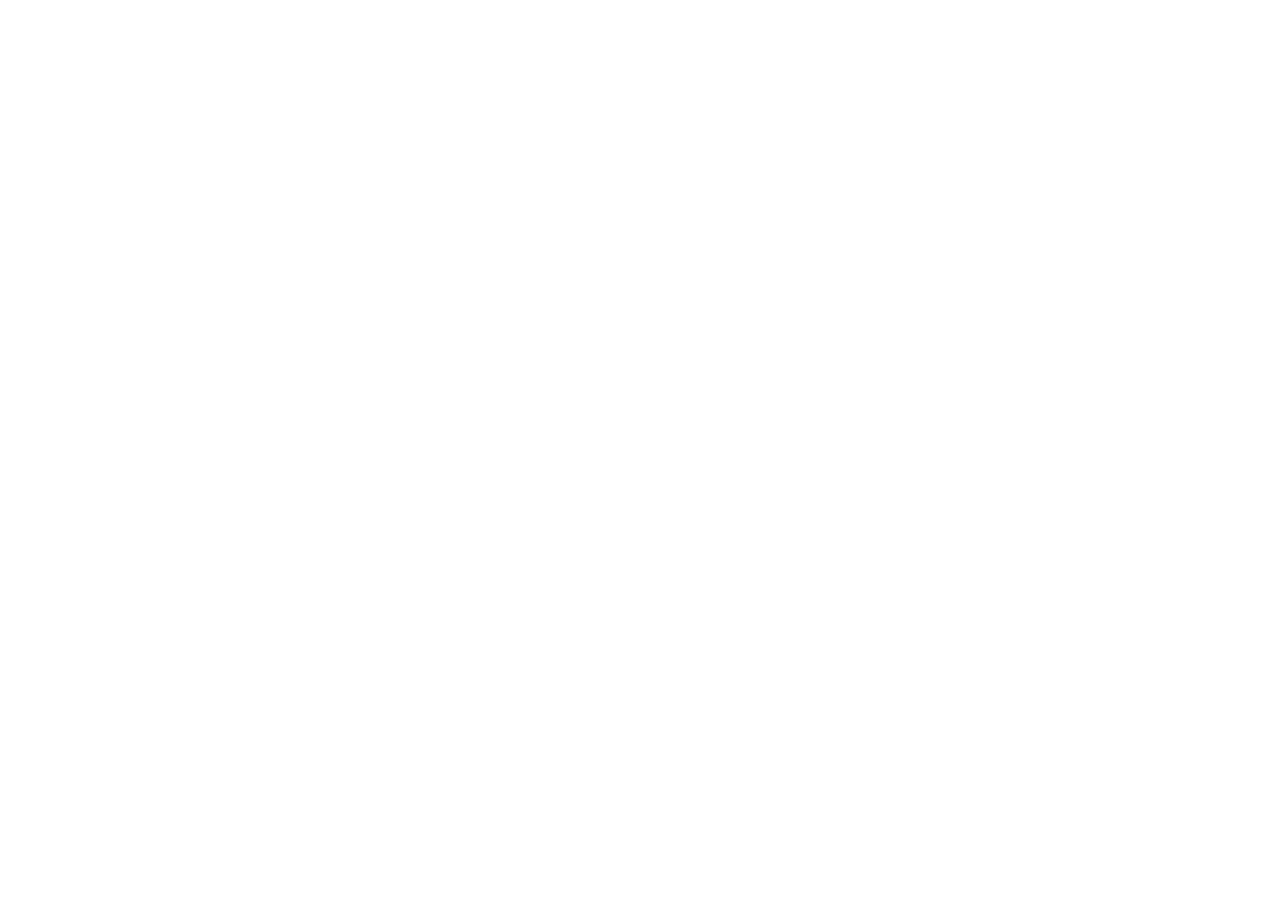
==== DripStore_login/index.html @ 909c77ce "importei todos os recursos do projeto" ====
<!DOCTYPE html>
<html lang="pt-br">
<head>
    <meta charset="UTF-8">
    <meta http-equiv="X-UA-Compatible" content="IE=edge">
    <meta name="viewport" content="width=device-width, initial-scale=1.0">
    <title>Drip Store - Login</title>
    <link rel="stylesheet" href="resources/styles/index.css">
</head>
<body>
    
</body>
</html>
---- DripStore_login/resources/styles/index.css ----
@import url(reset.css);
@import url('https://fonts.googleapis.com/css2?family=Inter&display=swap');
@import url('https://fonts.googleapis.com/css2?family=Inter:wght@700&display=swap');
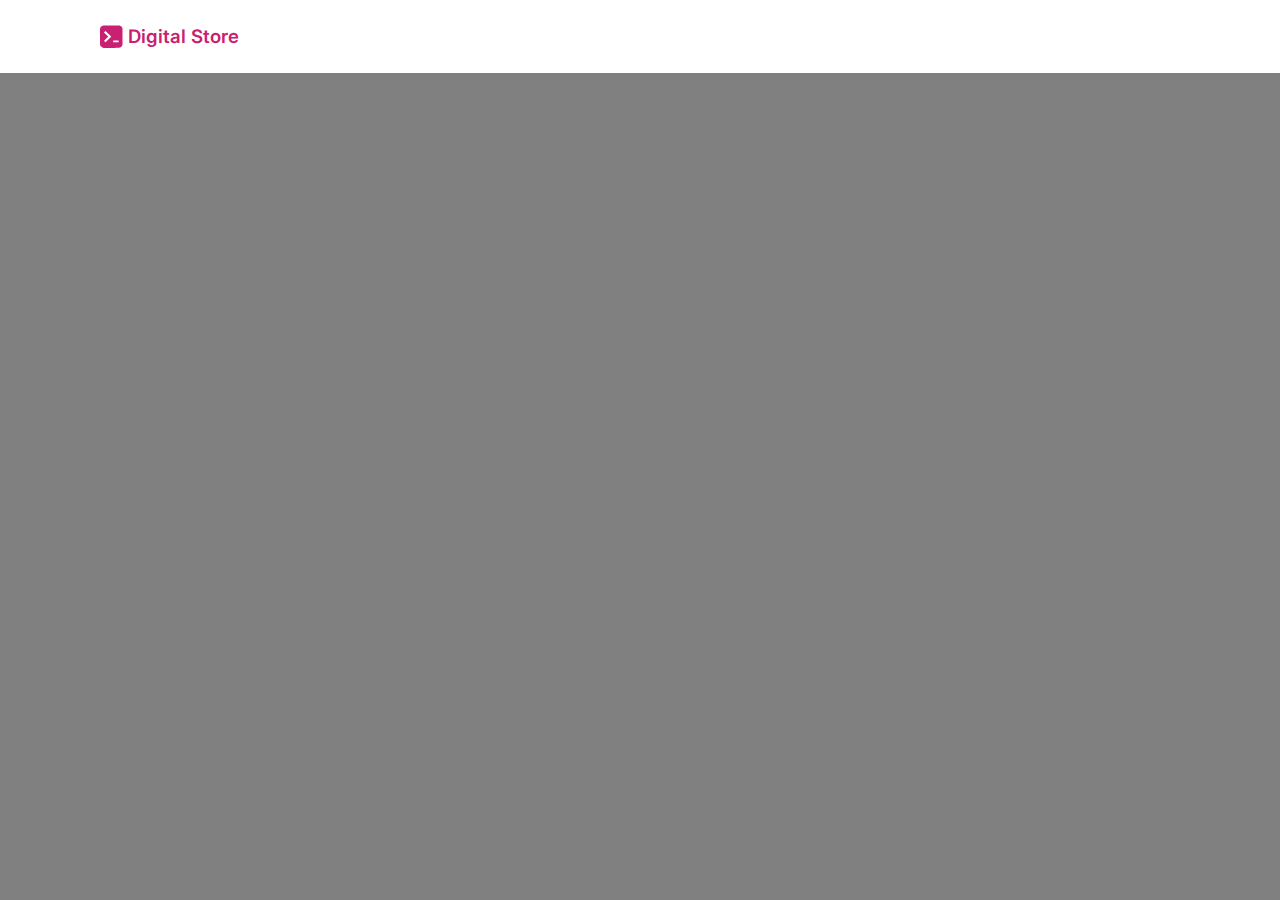
==== commit 9d361a9e: "criado o header mais inicio do responsivo" ====
--- a/DripStore_login/index.html
+++ b/DripStore_login/index.html
@@ -8,6 +8,15 @@
     <link rel="stylesheet" href="resources/styles/index.css">
 </head>
 <body>
-    
+    <header>
+        <div class="header_logo">
+            <span class="image_logo">
+                <img src="resources/images/Vector.svg" alt="logo digital Store">
+            </span>
+            <span class="titulo_digital">
+                <h3>Digital Store</h3>
+            </span>
+        </div>
+    </header>
 </body>
 </html>--- a/DripStore_login/resources/styles/index.css
+++ b/DripStore_login/resources/styles/index.css
@@ -1,3 +1,37 @@
+/* reset de pagina */
 @import url(reset.css);
-@import url('https://fonts.googleapis.com/css2?family=Inter&display=swap');
-@import url('https://fonts.googleapis.com/css2?family=Inter:wght@700&display=swap');
+
+body{
+    min-height: 100vh;
+    width: 100vw;
+    background-color: gray;
+}
+header{
+    display: flex;
+    justify-content: flex-start;
+    align-items: center;
+    padding: 25px 100px;
+    background-color: rgba(255,255,255,1);
+    transition: .5;
+}
+header > div{
+    display: flex;
+    align-items: center;
+    justify-content: center;
+}
+header > div > span:first-child{
+    display: flex;
+    padding-right: 5px;
+}
+header > div > span:last-child h3{
+    color: #C92071;
+    font-weight: 600;
+}
+
+/* responsivo */
+@media (max-width: 480px){
+    header{
+        justify-content: center;
+        padding: 25px;
+    }
+}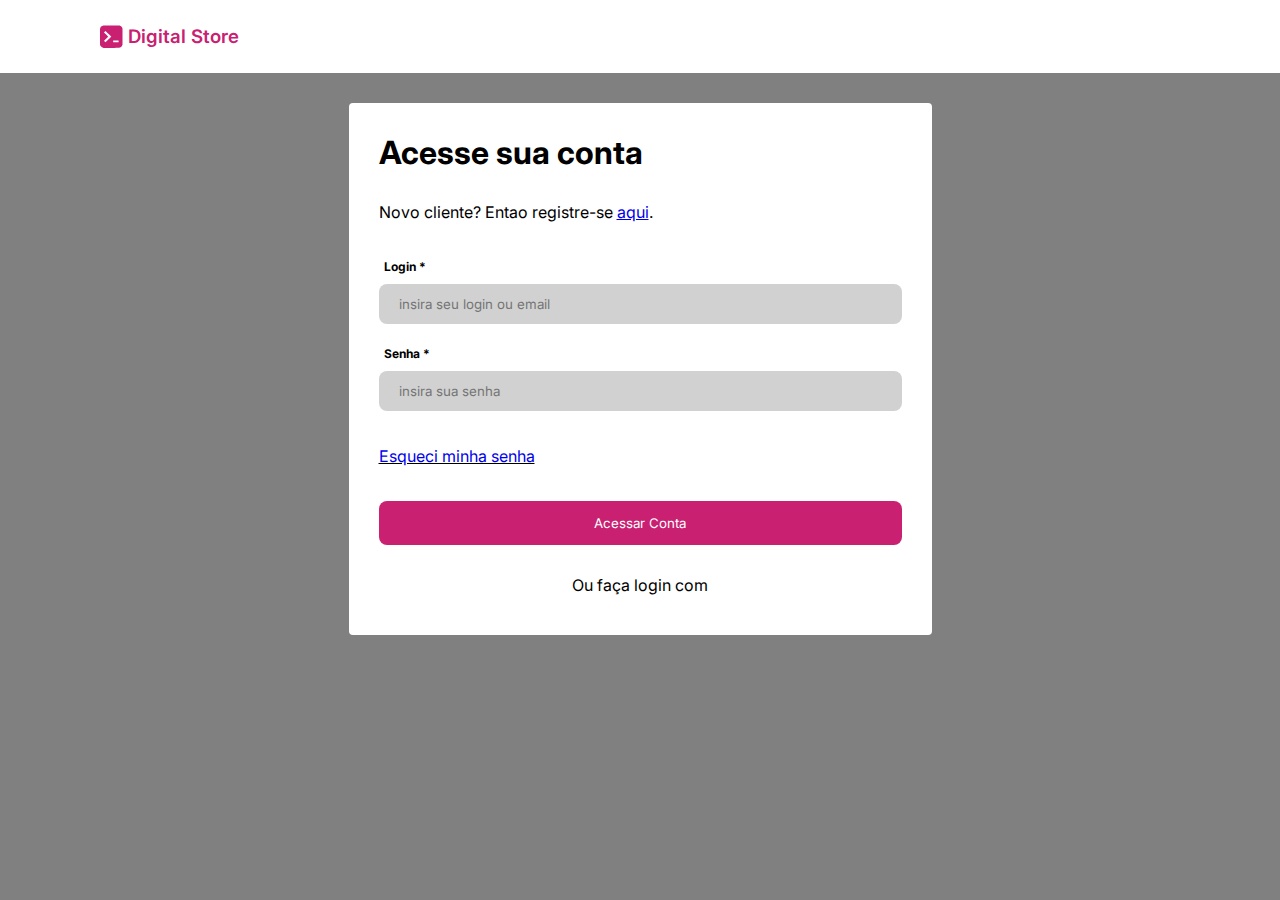
==== commit 8768ed82: "terminando o form" ====
--- a/DripStore_login/index.html
+++ b/DripStore_login/index.html
@@ -1,22 +1,56 @@
 <!DOCTYPE html>
 <html lang="pt-br">
-<head>
-    <meta charset="UTF-8">
-    <meta http-equiv="X-UA-Compatible" content="IE=edge">
-    <meta name="viewport" content="width=device-width, initial-scale=1.0">
+  <head>
+    <meta charset="UTF-8" />
+    <meta http-equiv="X-UA-Compatible" content="IE=edge" />
+    <meta name="viewport" content="width=device-width, initial-scale=1.0" />
     <title>Drip Store - Login</title>
-    <link rel="stylesheet" href="resources/styles/index.css">
-</head>
-<body>
+    <link rel="stylesheet" href="resources/styles/index.css" />
+  </head>
+  <body>
     <header>
-        <div class="header_logo">
-            <span class="image_logo">
-                <img src="resources/images/Vector.svg" alt="logo digital Store">
-            </span>
-            <span class="titulo_digital">
-                <h3>Digital Store</h3>
-            </span>
+      <div class="header_logo">
+        <span class="image_logo">
+          <img src="resources/images/Vector.svg" alt="logo digital Store" />
+        </span>
+        <span class="titulo_digital">
+          <h3>Digital Store</h3>
+        </span>
+      </div>
+    </header>
+    <main>
+      <div class="container_login">
+        <div class="form_login">
+          <h3>Acesse sua conta</h3>
+          <span>Novo cliente? Entao registre-se <a href="#">aqui</a>.</span>
         </div>
-    </header>
-</body>
+        <form>
+          <!-- login -->
+          <label for="login">Login *</label>
+          <input
+            type="text"
+            id="login"
+            name="login"
+            placeholder="insira seu login ou email"
+          />
+          <!-- senha -->
+          <label for="password">Senha *</label>
+          <input
+            type="password"
+            id="password"
+            name="password"
+            placeholder="insira sua senha"
+          />
+          <span class="text_password"><a href="#">Esqueci minha senha</a></span>
+          <!-- botao -->
+          <input type="submit" value="Acessar Conta" id="btn"/>
+        </form>
+        <div class="form_links">
+                <p>Ou faça login com</p>
+                <span>
+                </span>
+        </div>
+      </div>
+    </main>
+  </body>
 </html>--- a/DripStore_login/resources/styles/index.css
+++ b/DripStore_login/resources/styles/index.css
@@ -12,7 +12,7 @@
     align-items: center;
     padding: 25px 100px;
     background-color: rgba(255,255,255,1);
-    transition: .5;
+    transition: .5s;
 }
 header > div{
     display: flex;
@@ -34,4 +34,90 @@
         justify-content: center;
         padding: 25px;
     }
-}+    .container_login{
+        width: 315px;
+    }
+    form {
+        width: 100%;
+      }  
+}
+
+/* formulario de login */
+main{
+    padding: 30px;
+    display: flex;
+    align-items: center;
+    justify-content: center;
+}
+main > div{
+    width: 583px;
+    display: flex;
+    flex-direction: column; 
+    border-radius: 4px;
+    background-color: rgba(255,255,255,1);
+    transition: .5s;
+}
+main > div .form_login{
+    display: flex;
+    flex-direction: column;
+    padding: 30px 30px;
+    gap: 30px;
+}
+main > div .form_login h3{
+    font-weight: 700;
+    font-size: 32px;
+}
+main > div .form_login span a{
+    text-decoration: underline;
+}
+main > div .form_links{
+    position: relative;
+    display: flex;
+    justify-content: center;
+    align-items: center;
+    bottom: 40px;
+    padding: 0px;
+}
+main > div .form_links p{
+    font-size: 16px;
+    font-weight: 400;
+}
+form {
+    display: flex;
+    flex-direction: column;
+    width: 100%;
+    position: relative;
+    bottom: 40px;
+    margin: 0 auto;
+    padding: 30px 30px;
+    gap: 5px;
+  }
+  label {
+    margin-top: 12px;
+    font-weight: 700;
+    font-size: 12px;
+    padding: 5px;
+  }
+  main form .text_password{
+    text-decoration: underline;
+    padding: 30px 0;
+  }
+  input[type="text"], input[type="password"] {
+    width: 100%;
+    padding: 12px 20px;
+    background: #47474740;
+    border: none;
+    border-radius: 8px;
+  }
+  input[type="submit"] {
+    width: 100%;
+    background-color:#C92071;
+    color: white;
+    padding: 14px 20px;
+    border: none;
+    border-radius: 8px;
+    cursor: pointer;
+  }
+  input[type="submit"]:hover {
+    background-color: #45a049;
+  }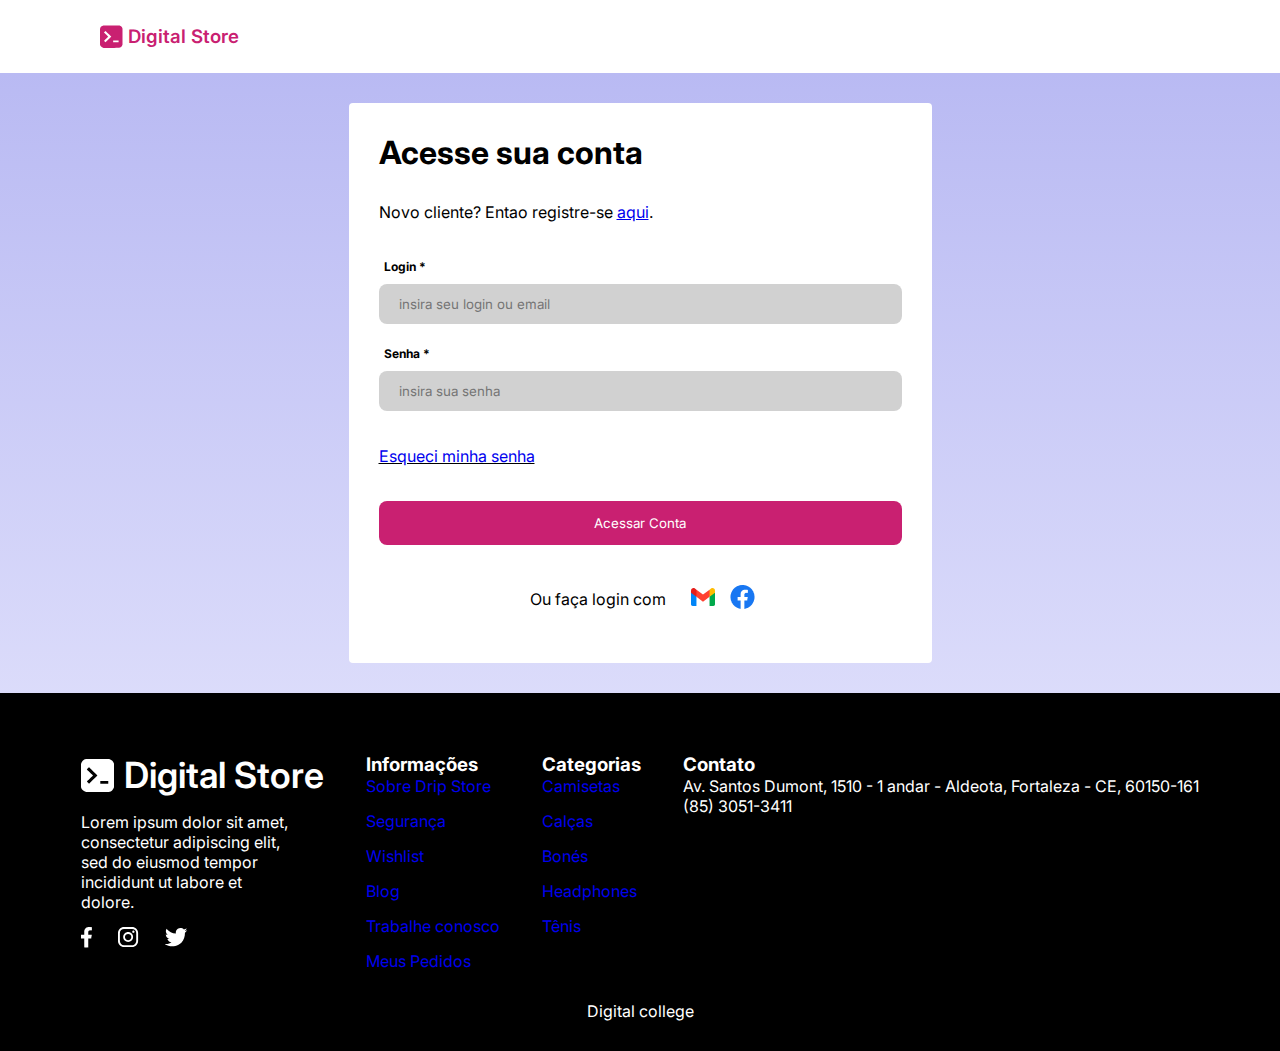
==== commit d9109bc9: "finalizando o footer" ====
--- a/DripStore_login/index.html
+++ b/DripStore_login/index.html
@@ -43,14 +43,68 @@
           />
           <span class="text_password"><a href="#">Esqueci minha senha</a></span>
           <!-- botao -->
-          <input type="submit" value="Acessar Conta" id="btn"/>
+          <input type="submit" value="Acessar Conta" id="btn" />
         </form>
         <div class="form_links">
-                <p>Ou faça login com</p>
-                <span>
-                </span>
+          <p>Ou faça login com</p>
+          <span>
+            <a href="#"
+              ><img src="resources/images/gmail 1.svg" alt="gmail"
+            /></a>
+            <a href="#"><img src="resources/images/face.png" alt="" /></a>
+          </span>
         </div>
       </div>
+      <!-- <div class="images">
+        <span><img src="resources/images/shoes01.png"></span>
+        <span><img src="resources/images/shoes02.png"></span>
+      </div> -->
     </main>
+    <footer>
+      <div class="container_footer">
+        <div class="section1">
+          <div>
+            <span><img src="resources/images/DC_white.svg" alt="" /></span>
+            <h3>Digital Store</h3>
+          </div>
+          <p>
+            Lorem ipsum dolor sit amet, consectetur adipiscing elit, sed do
+            eiusmod tempor incididunt ut labore et dolore.
+          </p>
+          <span class="icons">
+            <a href="#"><img src="resources/images/face_white.png" alt="" /></a>
+            <a href="#"><img src="resources/images/Insta.svg" alt="" /></a>
+            <a href="#"><img src="resources/images/Tweet.svg" alt="" /></a>
+          </span>
+        </div>
+        <div class="section2">
+          <h3>Informações</h3>
+          <ul>
+            <li><a href="#">Sobre Drip Store</a></li>
+            <li><a href="#">Segurança</a></li>
+            <li><a href="#">Wishlist</a></li>
+            <li><a href="#">Blog</a></li>
+            <li><a href="#">Trabalhe conosco</a></li>
+            <li><a href="#">Meus Pedidos</a></li>
+          </ul>
+        </div>
+        <div class="section3">
+          <h3>Categorias</h3>
+          <ul>
+            <li><a href="#">Camisetas</a></li>
+            <li><a href="#">Calças</a></li>
+            <li><a href="#">Bonés</a></li>
+            <li><a href="#">Headphones</a></li>
+            <li><a href="#">Tênis</a></li>
+          </ul>
+        </div>
+        <div class="section4">
+          <h3>Contato</h3>
+          <p>Av. Santos Dumont, 1510 - 1 andar - Aldeota, Fortaleza - CE, 60150-161</p>
+          <span>(85) 3051-3411</span>
+        </div>
+      </div>
+      <p>Digital college</p>
+    </footer>
   </body>
-</html>+</html>
--- a/DripStore_login/resources/styles/index.css
+++ b/DripStore_login/resources/styles/index.css
@@ -1,123 +1,230 @@
 /* reset de pagina */
 @import url(reset.css);
 
-body{
-    min-height: 100vh;
-    width: 100vw;
-    background-color: gray;
-}
-header{
-    display: flex;
-    justify-content: flex-start;
-    align-items: center;
-    padding: 25px 100px;
-    background-color: rgba(255,255,255,1);
-    transition: .5s;
-}
-header > div{
-    display: flex;
-    align-items: center;
+body {
+  min-height: 100vh;
+  width: 100vw;
+  background: linear-gradient(180deg, #b5b6f2 0%, #efefff 100%);
+}
+main > .images {
+  display: flex;
+  position: relative;
+  left: 20px;
+  transition: .5s;
+}
+main > .images span:first-child {
+  position: relative;
+  top: -55px;
+}
+main > .images span:last-child {
+  position: relative;
+  top: 118px;
+  right: 115px;
+}
+/* header*/
+header {
+  display: flex;
+  justify-content: flex-start;
+  align-items: center;
+  padding: 25px 100px;
+  background-color: rgba(255, 255, 255, 1);
+  transition: 0.5s;
+}
+header > div {
+  display: flex;
+  align-items: center;
+  justify-content: center;
+}
+
+header > div > span:first-child {
+  display: flex;
+  padding-right: 5px;
+}
+header > div > span:last-child h3 {
+  color: #c92071;
+  font-weight: 600;
+}
+/* formulario de login */
+main {
+  padding: 30px;
+  display: flex;
+  position: relative;
+  flex-direction: row;
+  align-items: center;
+  justify-content: center;
+}
+form {
+  display: flex;
+  flex-direction: column;
+  width: 100%;
+  position: relative;
+  bottom: 40px;
+  margin: 0 auto;
+  padding: 30px 30px;
+  gap: 5px;
+}
+label {
+  margin-top: 12px;
+  font-weight: 700;
+  font-size: 12px;
+  padding: 5px;
+}
+main > .container_login {
+  width: 583px;
+  display: flex;
+  flex-direction: column;
+  border-radius: 4px;
+  background-color: rgba(255, 255, 255, 1);
+  transition: 0.5s;
+}
+main > div .form_login {
+  display: flex;
+  flex-direction: column;
+  padding: 30px 30px;
+  gap: 30px;
+}
+main > div .form_login h3 {
+  font-weight: 700;
+  font-size: 32px;
+}
+main > div .form_login span a {
+  text-decoration: underline;
+}
+
+main > div .form_links {
+  position: relative;
+  display: flex;
+  justify-content: center;
+  align-items: center;
+  bottom: 40px;
+  padding: 0px;
+}
+main > div .form_links p {
+  font-size: 16px;
+  font-weight: 400;
+  padding: 0 15px;
+}
+main > div .form_links > span {
+  display: flex;
+  padding: 10px;
+  gap: 15px;
+}
+main form .text_password {
+  text-decoration: underline;
+  padding: 30px 0;
+}
+input[type="text"],
+input[type="password"] {
+  width: 100%;
+  padding: 12px 20px;
+  background: #47474740;
+  border: none;
+  border-radius: 8px;
+}
+input[type="submit"] {
+  width: 100%;
+  background-color: #c92071;
+  color: white;
+  padding: 14px 20px;
+  border: none;
+  border-radius: 8px;
+  cursor: pointer;
+}
+input[type="submit"]:hover {
+  background-color: #45a049;
+}
+/* footer */
+footer{
+  display: flex;
+  flex-direction: column;
+  justify-content: center;
+  align-items: center;
+  color: white;
+  background-color: black;
+  padding: 30px;
+}
+footer > div{
+  width: 100%;
+  display: flex;
+  justify-content: space-around;
+  padding: 30px;
+  flex-wrap: wrap;
+}
+footer > div ul {
+  display: flex;
+  flex-direction: column;
+  gap: 15px;
+}
+/* section01 */
+footer > div > :nth-child(1){
+  display: flex;
+  flex-direction: column;
+  gap: 15px;
+}
+footer > div > :nth-child(1) div{
+  display: flex;
+  gap: 10px;
+  align-items: center;
+}
+footer > div > :nth-child(1) div > h3{
+  font-size: 36px;
+  font-weight: 600;
+}
+footer > div > :nth-child(1) p {
+  max-width: 210px;
+  font-size: 16px;
+  font-weight: 400;
+}
+footer > div > :nth-child(1) span{
+  display: flex;
+  gap: 25px;
+}
+/* section02 */
+footer > div > :nth-child(2){
+
+}
+footer > div > :nth-child(2) > ul{
+
+}
+
+/* section03 */
+footer > div > :nth-child(3){
+  
+}
+/* section04 */
+footer > div > :nth-child(4){
+  
+}
+footer> p{
+
+}
+
+/* responsivo */
+@media (max-width: 480px) {
+  main{
+    padding: auto 30px auto 30px;
+  }
+  header {
     justify-content: center;
-}
-header > div > span:first-child{
-    display: flex;
-    padding-right: 5px;
-}
-header > div > span:last-child h3{
-    color: #C92071;
-    font-weight: 600;
-}
-
-/* responsivo */
-@media (max-width: 480px){
-    header{
-        justify-content: center;
-        padding: 25px;
-    }
-    .container_login{
-        width: 315px;
-    }
-    form {
-        width: 100%;
-      }  
-}
-
-/* formulario de login */
-main{
-    padding: 30px;
-    display: flex;
-    align-items: center;
-    justify-content: center;
-}
-main > div{
-    width: 583px;
-    display: flex;
-    flex-direction: column; 
-    border-radius: 4px;
-    background-color: rgba(255,255,255,1);
-    transition: .5s;
-}
-main > div .form_login{
-    display: flex;
+    padding: 25px;
+  }
+  main > .images{
+    display: none;
+  }
+  .container_login {
+    width: 315px;
+  }
+  main > div .form_links {
     flex-direction: column;
-    padding: 30px 30px;
+  }
+  main > div .form_login h3 {
+    font-size: 22px;
+  }
+  form {
+    width: 100%;
+  }
+  footer > div{
+    flex-direction: column;
     gap: 30px;
-}
-main > div .form_login h3{
-    font-weight: 700;
-    font-size: 32px;
-}
-main > div .form_login span a{
-    text-decoration: underline;
-}
-main > div .form_links{
-    position: relative;
-    display: flex;
-    justify-content: center;
-    align-items: center;
-    bottom: 40px;
-    padding: 0px;
-}
-main > div .form_links p{
-    font-size: 16px;
-    font-weight: 400;
-}
-form {
-    display: flex;
-    flex-direction: column;
-    width: 100%;
-    position: relative;
-    bottom: 40px;
-    margin: 0 auto;
-    padding: 30px 30px;
-    gap: 5px;
-  }
-  label {
-    margin-top: 12px;
-    font-weight: 700;
-    font-size: 12px;
-    padding: 5px;
-  }
-  main form .text_password{
-    text-decoration: underline;
-    padding: 30px 0;
-  }
-  input[type="text"], input[type="password"] {
-    width: 100%;
-    padding: 12px 20px;
-    background: #47474740;
-    border: none;
-    border-radius: 8px;
-  }
-  input[type="submit"] {
-    width: 100%;
-    background-color:#C92071;
-    color: white;
-    padding: 14px 20px;
-    border: none;
-    border-radius: 8px;
-    cursor: pointer;
-  }
-  input[type="submit"]:hover {
-    background-color: #45a049;
-  }+  }
+}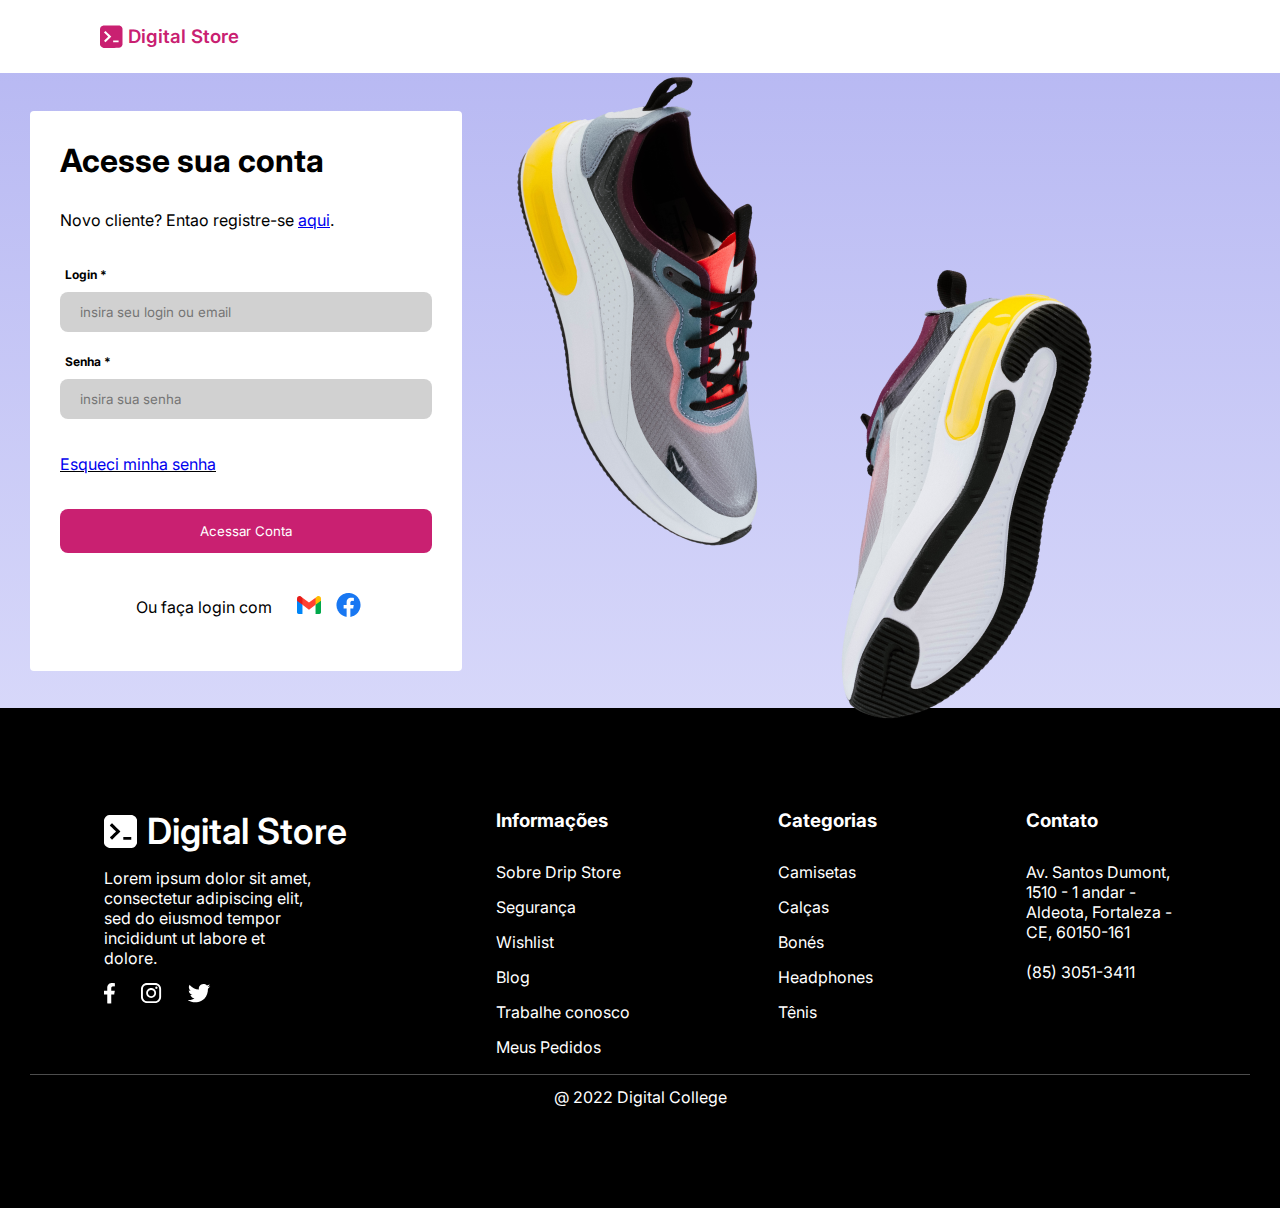
==== commit c4bc780e: "finalizado o css, html e reponsivo da pagina de login" ====
--- a/DripStore_login/index.html
+++ b/DripStore_login/index.html
@@ -55,10 +55,10 @@
           </span>
         </div>
       </div>
-      <!-- <div class="images">
+      <div class="images">
         <span><img src="resources/images/shoes01.png"></span>
         <span><img src="resources/images/shoes02.png"></span>
-      </div> -->
+      </div>
     </main>
     <footer>
       <div class="container_footer">
@@ -100,11 +100,11 @@
         </div>
         <div class="section4">
           <h3>Contato</h3>
-          <p>Av. Santos Dumont, 1510 - 1 andar - Aldeota, Fortaleza - CE, 60150-161</p>
+          <p>Av. Santos Dumont, 1510 - 1 andar - Aldeota, Fortaleza - CE, 60150-161</p><br>
           <span>(85) 3051-3411</span>
         </div>
       </div>
-      <p>Digital college</p>
+      <span><p>@ 2022 Digital College</p></span>
     </footer>
   </body>
 </html>
--- a/DripStore_login/resources/styles/index.css
+++ b/DripStore_login/resources/styles/index.css
@@ -2,26 +2,10 @@
 @import url(reset.css);
 
 body {
-  min-height: 100vh;
+  height: 100%;
   width: 100vw;
   background: linear-gradient(180deg, #b5b6f2 0%, #efefff 100%);
 }
-main > .images {
-  display: flex;
-  position: relative;
-  left: 20px;
-  transition: .5s;
-}
-main > .images span:first-child {
-  position: relative;
-  top: -55px;
-}
-main > .images span:last-child {
-  position: relative;
-  top: 118px;
-  right: 115px;
-}
-/* header*/
 header {
   display: flex;
   justify-content: flex-start;
@@ -30,6 +14,42 @@
   background-color: rgba(255, 255, 255, 1);
   transition: 0.5s;
 }
+main {
+  padding: 30px;
+  display: flex;
+  position: relative;
+  flex-direction: row;
+  align-items: center;
+  justify-content: center;
+}
+footer {
+  min-height: 500px;
+  display: flex;
+  flex-direction: column;
+  justify-content: center;
+  align-items: center;
+  color: white;
+  background-color: black;
+  padding: 30px;
+  gap: 30px;
+}
+/* elementos filhos do main  */
+main > .images {
+  display: flex;
+  position: relative;
+  left: 20px;
+  transition: .5s;
+}
+main > .images span:first-child {
+  position: relative;
+  top: -55px;
+}
+main > .images span:last-child {
+  position: relative;
+  top: 118px;
+  right: 115px;
+}
+/* elementos filhos do header*/
 header > div {
   display: flex;
   align-items: center;
@@ -45,14 +65,6 @@
   font-weight: 600;
 }
 /* formulario de login */
-main {
-  padding: 30px;
-  display: flex;
-  position: relative;
-  flex-direction: row;
-  align-items: center;
-  justify-content: center;
-}
 form {
   display: flex;
   flex-direction: column;
@@ -62,6 +74,7 @@
   margin: 0 auto;
   padding: 30px 30px;
   gap: 5px;
+  /* transition: .5s; */
 }
 label {
   margin-top: 12px;
@@ -131,23 +144,15 @@
   cursor: pointer;
 }
 input[type="submit"]:hover {
-  background-color: #45a049;
-}
-/* footer */
-footer{
-  display: flex;
-  flex-direction: column;
-  justify-content: center;
-  align-items: center;
-  color: white;
-  background-color: black;
-  padding: 30px;
-}
-footer > div{
+  background-color: #aa0052;
+}
+/* elementos filhos do footer */
+footer > div {
+  position: relative;
   width: 100%;
   display: flex;
   justify-content: space-around;
-  padding: 30px;
+  /* padding: 30px; */
   flex-wrap: wrap;
 }
 footer > div ul {
@@ -155,18 +160,35 @@
   flex-direction: column;
   gap: 15px;
 }
+footer > div > div > ul > li a {
+  position: relative;
+}
+footer > div > div > ul > li a:hover:after {
+  content: " ";
+  position: absolute;
+  background-color: #c92071;
+  left: 0;
+  box-shadow: 0 1px 12px 0 #ffffff;
+  /* opacity: .3; */
+  bottom: -10px;
+  border-radius: 3px;
+  left: 0;
+  width: 0;
+  height: 5px;
+  animation: linha 0.8s ease-in-out;
+}
 /* section01 */
-footer > div > :nth-child(1){
+footer > div > :nth-child(1) {
   display: flex;
   flex-direction: column;
   gap: 15px;
 }
-footer > div > :nth-child(1) div{
+footer > div > :nth-child(1) div {
   display: flex;
   gap: 10px;
   align-items: center;
 }
-footer > div > :nth-child(1) div > h3{
+footer > div > :nth-child(1) div > h3 {
   font-size: 36px;
   font-weight: 600;
 }
@@ -175,40 +197,64 @@
   font-size: 16px;
   font-weight: 400;
 }
-footer > div > :nth-child(1) span{
+footer > div > :nth-child(1) span {
   display: flex;
   gap: 25px;
 }
 /* section02 */
-footer > div > :nth-child(2){
-
-}
-footer > div > :nth-child(2) > ul{
-
-}
-
+footer > div > :nth-child(2) > h3 {
+  color: #ffffff;
+  padding-bottom: 30px;
+}
+footer > div > :nth-child(2) > ul > li > a {
+  font-size: 16px;
+  color: #ffffff;
+}
 /* section03 */
-footer > div > :nth-child(3){
-  
+footer > div > :nth-child(3) > h3 {
+  padding-bottom: 30px;
+}
+footer > div > :nth-child(3) > ul > li > a {
+  font-size: 16px;
+  color: #ffffff;
 }
 /* section04 */
-footer > div > :nth-child(4){
-  
-}
-footer> p{
-
-}
-
+footer > div > :nth-child(4) {
+  max-width: 150px;
+}
+footer > div > :nth-child(4) > h3 {
+  padding-bottom: 30px;
+}
+/* nome da digital */
+footer > span p {
+  position: relative;
+  color: #ffffff;
+}
+footer > div::after {
+  content: " ";
+  position: absolute;
+  background-color: #ffffff;
+  opacity: 0.3;
+  bottom: -18px;
+  left: 0;
+  width: 100%;
+  height: 1px;
+}
 /* responsivo */
+@media (max-width: 1200px) {
+  main > .images {
+    display: none;
+  }
+}
 @media (max-width: 480px) {
-  main{
+  main {
     padding: auto 30px auto 30px;
   }
   header {
     justify-content: center;
     padding: 25px;
   }
-  main > .images{
+  main > .images {
     display: none;
   }
   .container_login {
@@ -223,8 +269,13 @@
   form {
     width: 100%;
   }
-  footer > div{
+  footer > div {
     flex-direction: column;
     gap: 30px;
   }
-}+}
+@keyframes linha {
+  100% {
+    width: 100%;
+  }
+}
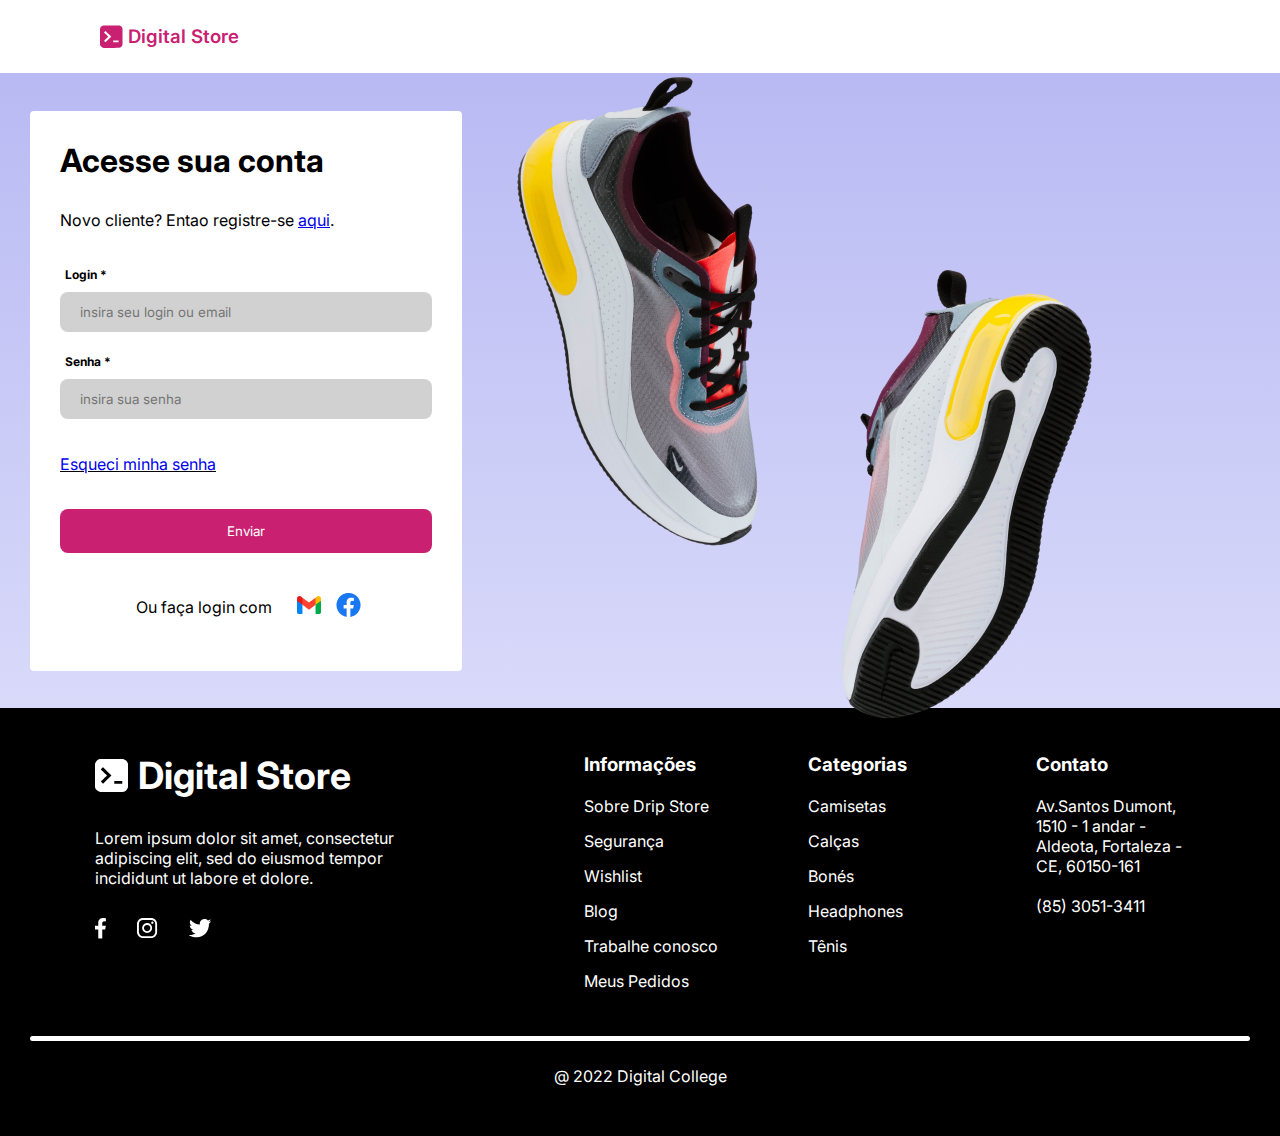
==== commit 6fe40742: "fiz algumas alteracoes" ====
--- a/DripStore_login/index.html
+++ b/DripStore_login/index.html
@@ -18,13 +18,14 @@
         </span>
       </div>
     </header>
+    
     <main>
       <div class="container_login">
         <div class="form_login">
           <h3>Acesse sua conta</h3>
           <span>Novo cliente? Entao registre-se <a href="#">aqui</a>.</span>
         </div>
-        <form>
+        <form id="form1">
           <!-- login -->
           <label for="login">Login *</label>
           <input
@@ -33,7 +34,7 @@
             name="login"
             placeholder="insira seu login ou email"
           />
-          <!-- senha -->
+          <!-- password -->
           <label for="password">Senha *</label>
           <input
             type="password"
@@ -42,8 +43,8 @@
             placeholder="insira sua senha"
           />
           <span class="text_password"><a href="#">Esqueci minha senha</a></span>
-          <!-- botao -->
-          <input type="submit" value="Acessar Conta" id="btn" />
+          <!-- button -->
+          <input type="submit" value="Enviar" id="btn" />
         </form>
         <div class="form_links">
           <p>Ou faça login com</p>
@@ -56,55 +57,66 @@
         </div>
       </div>
       <div class="images">
-        <span><img src="resources/images/shoes01.png"></span>
-        <span><img src="resources/images/shoes02.png"></span>
+        <span><img src="resources/images/shoes01.png" /></span>
+        <span><img src="resources/images/shoes02.png" /></span>
       </div>
     </main>
+
     <footer>
-      <div class="container_footer">
-        <div class="section1">
-          <div>
+      <div class="footer">
+        <section id="section1">
+          <div id="logo-digitalStore">
             <span><img src="resources/images/DC_white.svg" alt="" /></span>
-            <h3>Digital Store</h3>
+            <span><h3>Digital Store</h3></span>
           </div>
           <p>
             Lorem ipsum dolor sit amet, consectetur adipiscing elit, sed do
             eiusmod tempor incididunt ut labore et dolore.
           </p>
-          <span class="icons">
+          <span id="icons">
             <a href="#"><img src="resources/images/face_white.png" alt="" /></a>
             <a href="#"><img src="resources/images/Insta.svg" alt="" /></a>
             <a href="#"><img src="resources/images/Tweet.svg" alt="" /></a>
           </span>
-        </div>
-        <div class="section2">
-          <h3>Informações</h3>
-          <ul>
-            <li><a href="#">Sobre Drip Store</a></li>
-            <li><a href="#">Segurança</a></li>
-            <li><a href="#">Wishlist</a></li>
-            <li><a href="#">Blog</a></li>
-            <li><a href="#">Trabalhe conosco</a></li>
-            <li><a href="#">Meus Pedidos</a></li>
-          </ul>
-        </div>
-        <div class="section3">
-          <h3>Categorias</h3>
-          <ul>
-            <li><a href="#">Camisetas</a></li>
-            <li><a href="#">Calças</a></li>
-            <li><a href="#">Bonés</a></li>
-            <li><a href="#">Headphones</a></li>
-            <li><a href="#">Tênis</a></li>
-          </ul>
-        </div>
-        <div class="section4">
+        </section>
+        <section id="section2">
+          <div class="info">
+            <h3>Informações</h3>
+            <ul>
+              <li><a href="#">Sobre Drip Store</a></li>
+              <li><a href="#">Segurança</a></li>
+              <li><a href="#">Wishlist</a></li>
+              <li><a href="#">Blog</a></li>
+              <li><a href="#">Trabalhe conosco</a></li>
+              <li><a href="#">Meus Pedidos</a></li>
+            </ul>
+          </div>
+          <div class="categorias">
+            <h3>Categorias</h3>
+            <ul>
+              <li><a href="#">Camisetas</a></li>
+              <li><a href="#">Calças</a></li>
+              <li><a href="#">Bonés</a></li>
+              <li><a href="#">Headphones</a></li>
+              <li><a href="#">Tênis</a></li>
+            </ul>
+          </div>
+        </section>
+        <section id="section3">
           <h3>Contato</h3>
-          <p>Av. Santos Dumont, 1510 - 1 andar - Aldeota, Fortaleza - CE, 60150-161</p><br>
-          <span>(85) 3051-3411</span>
-        </div>
+          <div>
+            <p>
+              Av.Santos Dumont, 1510 - 1 andar - Aldeota, Fortaleza - CE,
+              60150-161
+            </p>
+            <br />
+            <p>(85) 3051-3411</p>
+          </div>
+        </section>
       </div>
-      <span><p>@ 2022 Digital College</p></span>
+      <span id="nameDigital"><p>@ 2022 Digital College</p></span>
     </footer>
+
+    <script src="script/form.js"></script>
   </body>
 </html>
--- a/DripStore_login/resources/styles/index.css
+++ b/DripStore_login/resources/styles/index.css
@@ -1,5 +1,7 @@
 /* reset de pagina */
 @import url(reset.css);
+@import url(footer.css);
+@import url(main.css);
 
 body {
   height: 100%;
@@ -23,7 +25,6 @@
   justify-content: center;
 }
 footer {
-  min-height: 500px;
   display: flex;
   flex-direction: column;
   justify-content: center;
@@ -32,22 +33,7 @@
   background-color: black;
   padding: 30px;
   gap: 30px;
-}
-/* elementos filhos do main  */
-main > .images {
-  display: flex;
-  position: relative;
-  left: 20px;
-  transition: .5s;
-}
-main > .images span:first-child {
-  position: relative;
-  top: -55px;
-}
-main > .images span:last-child {
-  position: relative;
-  top: 118px;
-  right: 115px;
+  margin:auto;
 }
 /* elementos filhos do header*/
 header > div {
@@ -64,186 +50,14 @@
   color: #c92071;
   font-weight: 600;
 }
-/* formulario de login */
-form {
-  display: flex;
-  flex-direction: column;
-  width: 100%;
-  position: relative;
-  bottom: 40px;
-  margin: 0 auto;
-  padding: 30px 30px;
-  gap: 5px;
-  /* transition: .5s; */
-}
-label {
-  margin-top: 12px;
-  font-weight: 700;
-  font-size: 12px;
-  padding: 5px;
-}
-main > .container_login {
-  width: 583px;
-  display: flex;
-  flex-direction: column;
-  border-radius: 4px;
-  background-color: rgba(255, 255, 255, 1);
-  transition: 0.5s;
-}
-main > div .form_login {
-  display: flex;
-  flex-direction: column;
-  padding: 30px 30px;
-  gap: 30px;
-}
-main > div .form_login h3 {
-  font-weight: 700;
-  font-size: 32px;
-}
-main > div .form_login span a {
-  text-decoration: underline;
-}
 
-main > div .form_links {
-  position: relative;
-  display: flex;
-  justify-content: center;
-  align-items: center;
-  bottom: 40px;
-  padding: 0px;
-}
-main > div .form_links p {
-  font-size: 16px;
-  font-weight: 400;
-  padding: 0 15px;
-}
-main > div .form_links > span {
-  display: flex;
-  padding: 10px;
-  gap: 15px;
-}
-main form .text_password {
-  text-decoration: underline;
-  padding: 30px 0;
-}
-input[type="text"],
-input[type="password"] {
-  width: 100%;
-  padding: 12px 20px;
-  background: #47474740;
-  border: none;
-  border-radius: 8px;
-}
-input[type="submit"] {
-  width: 100%;
-  background-color: #c92071;
-  color: white;
-  padding: 14px 20px;
-  border: none;
-  border-radius: 8px;
-  cursor: pointer;
-}
-input[type="submit"]:hover {
-  background-color: #aa0052;
-}
-/* elementos filhos do footer */
-footer > div {
-  position: relative;
-  width: 100%;
-  display: flex;
-  justify-content: space-around;
-  /* padding: 30px; */
-  flex-wrap: wrap;
-}
-footer > div ul {
-  display: flex;
-  flex-direction: column;
-  gap: 15px;
-}
-footer > div > div > ul > li a {
-  position: relative;
-}
-footer > div > div > ul > li a:hover:after {
-  content: " ";
-  position: absolute;
-  background-color: #c92071;
-  left: 0;
-  box-shadow: 0 1px 12px 0 #ffffff;
-  /* opacity: .3; */
-  bottom: -10px;
-  border-radius: 3px;
-  left: 0;
-  width: 0;
-  height: 5px;
-  animation: linha 0.8s ease-in-out;
-}
-/* section01 */
-footer > div > :nth-child(1) {
-  display: flex;
-  flex-direction: column;
-  gap: 15px;
-}
-footer > div > :nth-child(1) div {
-  display: flex;
-  gap: 10px;
-  align-items: center;
-}
-footer > div > :nth-child(1) div > h3 {
-  font-size: 36px;
-  font-weight: 600;
-}
-footer > div > :nth-child(1) p {
-  max-width: 210px;
-  font-size: 16px;
-  font-weight: 400;
-}
-footer > div > :nth-child(1) span {
-  display: flex;
-  gap: 25px;
-}
-/* section02 */
-footer > div > :nth-child(2) > h3 {
-  color: #ffffff;
-  padding-bottom: 30px;
-}
-footer > div > :nth-child(2) > ul > li > a {
-  font-size: 16px;
-  color: #ffffff;
-}
-/* section03 */
-footer > div > :nth-child(3) > h3 {
-  padding-bottom: 30px;
-}
-footer > div > :nth-child(3) > ul > li > a {
-  font-size: 16px;
-  color: #ffffff;
-}
-/* section04 */
-footer > div > :nth-child(4) {
-  max-width: 150px;
-}
-footer > div > :nth-child(4) > h3 {
-  padding-bottom: 30px;
-}
-/* nome da digital */
-footer > span p {
-  position: relative;
-  color: #ffffff;
-}
-footer > div::after {
-  content: " ";
-  position: absolute;
-  background-color: #ffffff;
-  opacity: 0.3;
-  bottom: -18px;
-  left: 0;
-  width: 100%;
-  height: 1px;
-}
 /* responsivo */
 @media (max-width: 1200px) {
   main > .images {
     display: none;
+  }
+  #section1{
+    max-width: 300px;
   }
 }
 @media (max-width: 480px) {
@@ -273,6 +87,24 @@
     flex-direction: column;
     gap: 30px;
   }
+  #section1{
+    align-items: center;
+    max-width: 300px;
+    text-align: center;
+  }
+  #section3 {
+    max-width: 300px;
+  }
+  #section3 h3{
+    padding-left: 30%;
+  }
+  #section2 {
+    gap: 30px;
+  }
+  .footer{
+    justify-content: center;
+    align-items: center;
+  }
 }
 @keyframes linha {
   100% {
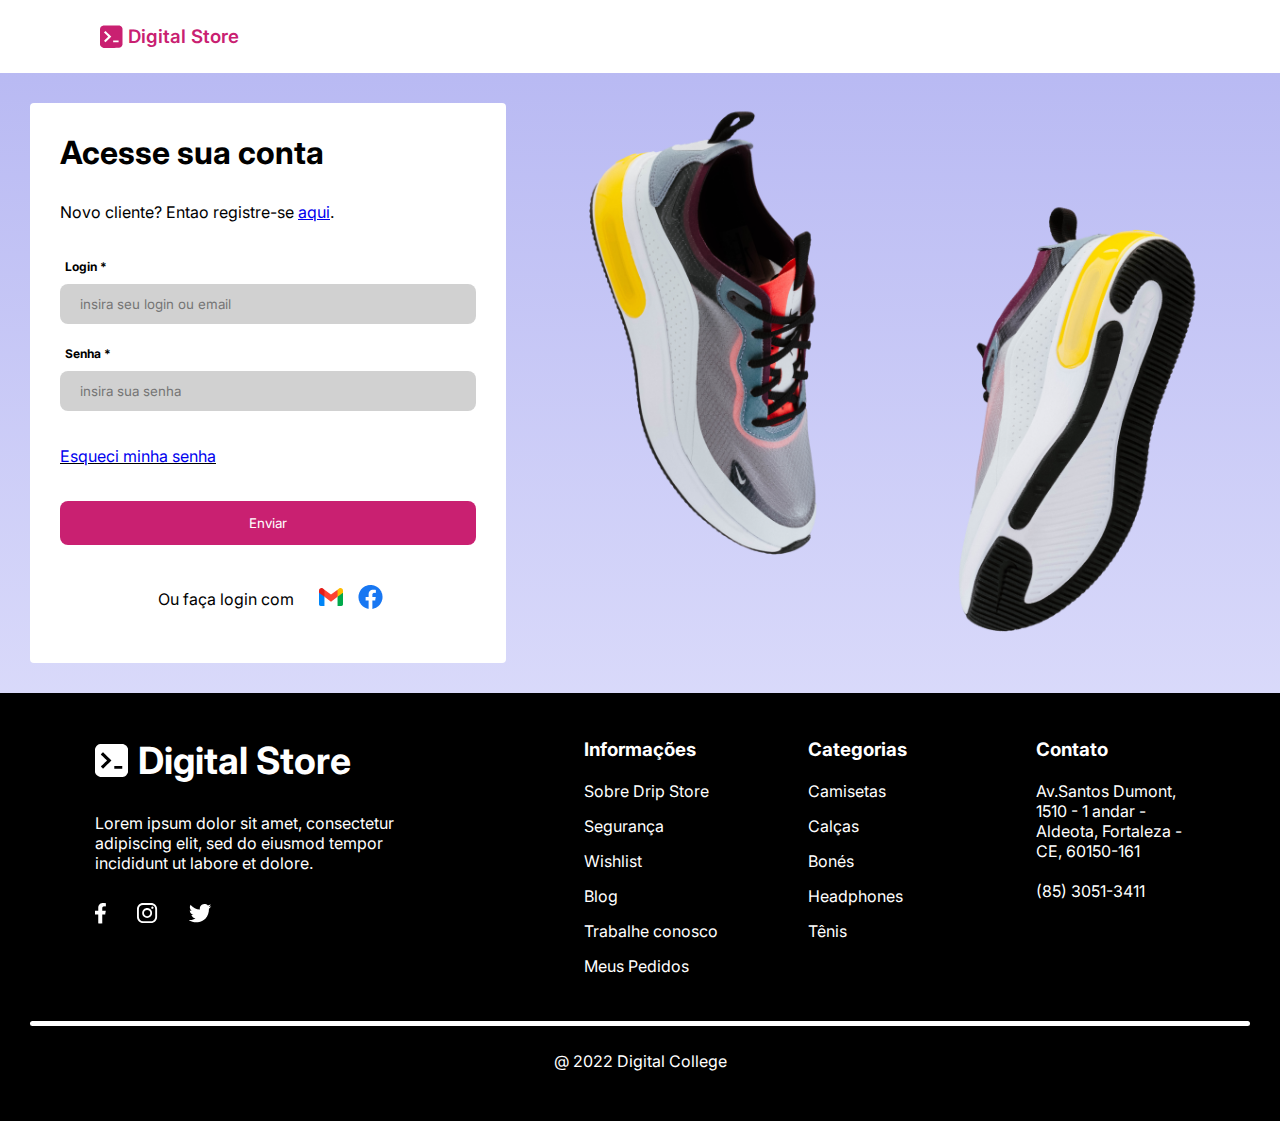
==== commit 00a676d9: "algumas alteracoes" ====
--- a/DripStore_login/index.html
+++ b/DripStore_login/index.html
@@ -33,6 +33,7 @@
             id="login"
             name="login"
             placeholder="insira seu login ou email"
+            required
           />
           <!-- password -->
           <label for="password">Senha *</label>
@@ -41,6 +42,7 @@
             id="password"
             name="password"
             placeholder="insira sua senha"
+            required
           />
           <span class="text_password"><a href="#">Esqueci minha senha</a></span>
           <!-- button -->
